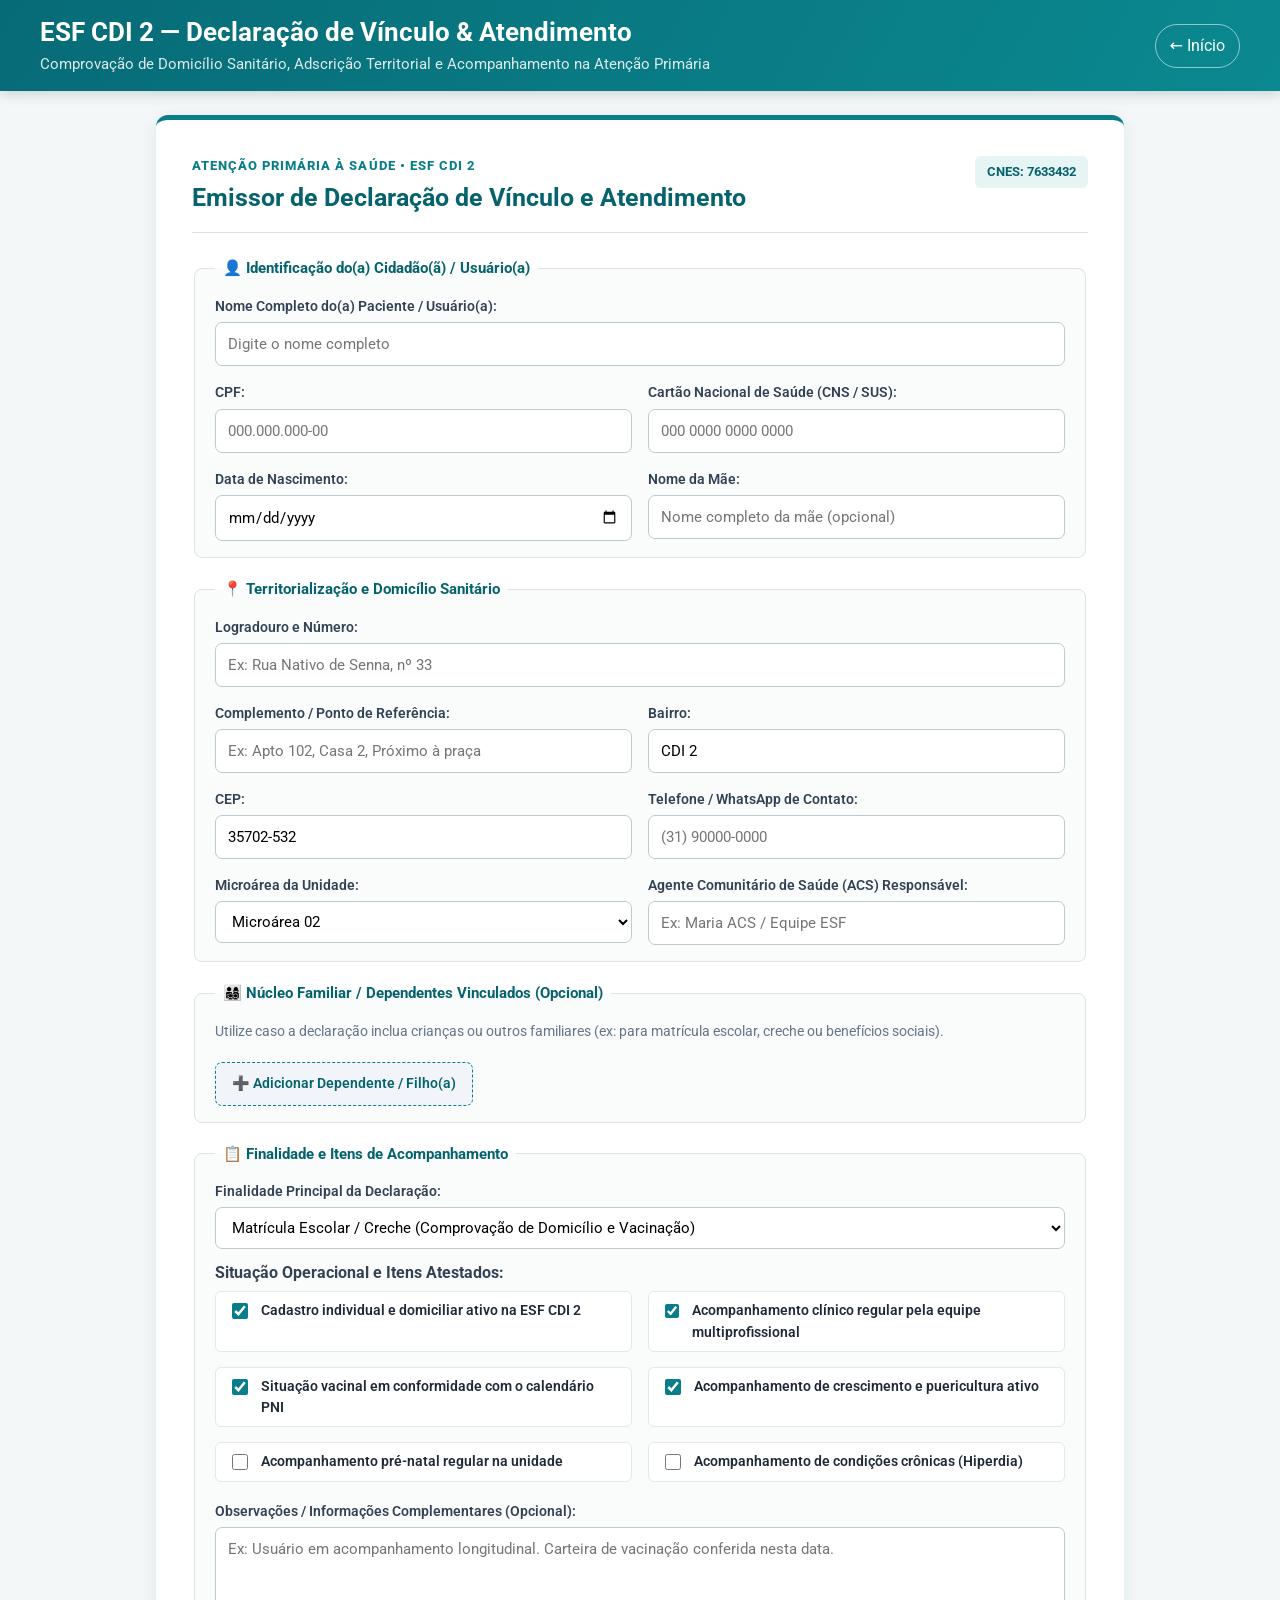
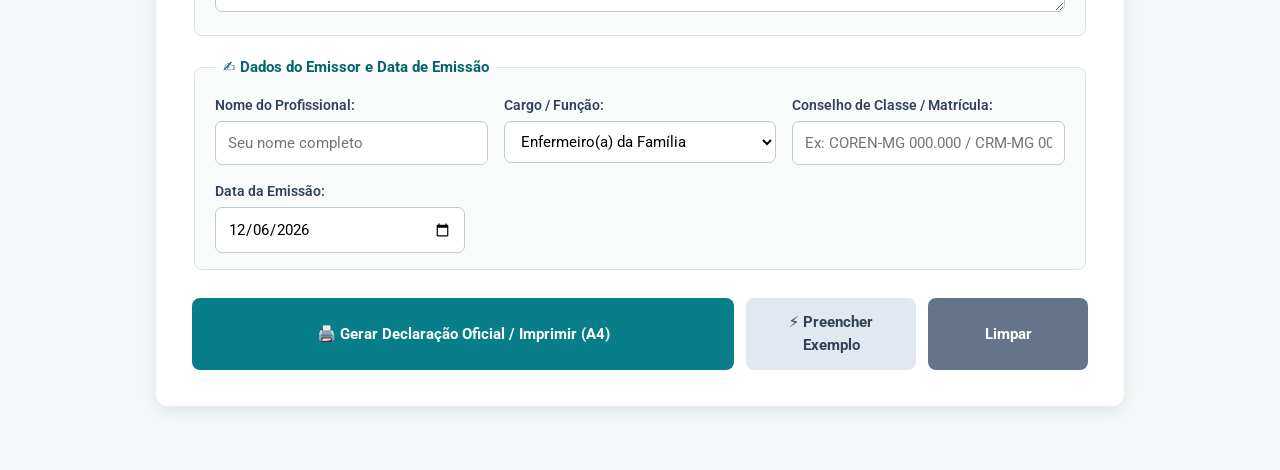
==== Arquivos/declaracao_vinculo.html @ 9c5d5316 "chore: repositorio limpo apenas com arquivos essenciais do ApoioAPS" ====
<!DOCTYPE html>
<html lang="pt-BR">
<head>
    <meta charset="UTF-8">
    <meta name="viewport" content="width=device-width, initial-scale=1.0">
    <title>Declaração de Vínculo e Atendimento - ESF CDI 2</title>
    
    <link href="https://fonts.googleapis.com/css2?family=Roboto:wght@300;400;500;700&display=swap" rel="stylesheet">
    <link rel="stylesheet" href="../assets/css/common.css">
    <link rel="stylesheet" href="../assets/css/declaracao_vinculo.css">
    
    <!-- Scripts de Geração e Exportação de PDF -->
    <script src="../assets/js/vendor/html2canvas.min.js"></script>
    <script src="../assets/js/vendor/jspdf.umd.min.js"></script>
    <script src="../assets/js/exportar-pdf.js"></script>
    <script src="../assets/js/declaracao_vinculo.js" defer></script>
</head>
<body>
    
    <header class="app-header">
        <div class="app-header-inner">
            <div>
                <h1>ESF CDI 2 — Declaração de Vínculo & Atendimento</h1>
                <p>Comprovação de Domicílio Sanitário, Adscrição Territorial e Acompanhamento na Atenção Primária</p>
            </div>
            <a class="home-link" href="../index.html">← Início</a>
        </div>
    </header>

    <main class="vinculo-screen">
        <section class="form-card vinculo-form-card">
            <div class="section-heading">
                <div>
                    <p class="eyebrow">Atenção Primária à Saúde • ESF CDI 2</p>
                    <h2>Emissor de Declaração de Vínculo e Atendimento</h2>
                </div>
                <span class="section-mark">CNES: 7633432</span>
            </div>

            <form id="vinculoForm">
                
                <!-- 1. IDENTIFICAÇÃO DO USUÁRIO / TITULAR -->
                <fieldset class="form-fieldset">
                    <legend>👤 Identificação do(a) Cidadão(ã) / Usuário(a)</legend>
                    <div class="vinculo-grid">
                        <div class="form-group full-width">
                            <label for="nome">Nome Completo do(a) Paciente / Usuário(a):</label>
                            <input type="text" id="nome" placeholder="Digite o nome completo" required>
                        </div>
                        <div class="form-group">
                            <label for="cpf">CPF:</label>
                            <input type="text" id="cpf" placeholder="000.000.000-00" maxlength="14" required>
                        </div>
                        <div class="form-group">
                            <label for="cns">Cartão Nacional de Saúde (CNS / SUS):</label>
                            <input type="text" id="cns" placeholder="000 0000 0000 0000" maxlength="18">
                        </div>
                        <div class="form-group">
                            <label for="nascimento">Data de Nascimento:</label>
                            <input type="date" id="nascimento" required>
                        </div>
                        <div class="form-group">
                            <label for="nomeMae">Nome da Mãe:</label>
                            <input type="text" id="nomeMae" placeholder="Nome completo da mãe (opcional)">
                        </div>
                    </div>
                </fieldset>

                <!-- 2. TERRITORIALIZAÇÃO E ENDEREÇO NA ESF CDI 2 -->
                <fieldset class="form-fieldset">
                    <legend>📍 Territorialização e Domicílio Sanitário</legend>
                    <div class="vinculo-grid">
                        <div class="form-group full-width">
                            <label for="endereco">Logradouro e Número:</label>
                            <input type="text" id="endereco" placeholder="Ex: Rua Nativo de Senna, nº 33" required>
                        </div>
                        <div class="form-group">
                            <label for="complemento">Complemento / Ponto de Referência:</label>
                            <input type="text" id="complemento" placeholder="Ex: Apto 102, Casa 2, Próximo à praça">
                        </div>
                        <div class="form-group">
                            <label for="bairro">Bairro:</label>
                            <input type="text" id="bairro" value="CDI 2" required>
                        </div>
                        <div class="form-group">
                            <label for="cep">CEP:</label>
                            <input type="text" id="cep" value="35702-532" maxlength="9">
                        </div>
                        <div class="form-group">
                            <label for="telefone">Telefone / WhatsApp de Contato:</label>
                            <input type="text" id="telefone" placeholder="(31) 90000-0000">
                        </div>
                        <div class="form-group">
                            <label for="microarea">Microárea da Unidade:</label>
                            <select id="microarea">
                                <option value="Microárea 01">Microárea 01</option>
                                <option value="Microárea 02" selected>Microárea 02</option>
                                <option value="Microárea 03">Microárea 03</option>
                                <option value="Microárea 04">Microárea 04</option>
                                <option value="Microárea 05">Microárea 05</option>
                                <option value="Microárea 06">Microárea 06</option>
                                <option value="Microárea 07">Microárea 07</option>
                                <option value="Microárea 08">Microárea 08</option>
                                <option value="Área de Cobertura Geral">Área de Cobertura Geral</option>
                            </select>
                        </div>
                        <div class="form-group">
                            <label for="acs">Agente Comunitário de Saúde (ACS) Responsável:</label>
                            <input type="text" id="acs" placeholder="Ex: Maria ACS / Equipe ESF">
                        </div>
                    </div>
                </fieldset>

                <!-- 3. DEPENDENTES / FILHOS ACOMPANHADOS (OPCIONAL) -->
                <fieldset class="form-fieldset">
                    <legend>👨‍👩‍👧‍👦 Núcleo Familiar / Dependentes Vinculados (Opcional)</legend>
                    <p style="margin: 0 0 10px; font-size: 0.85rem; color: #64748b;">
                        Utilize caso a declaração inclua crianças ou outros familiares (ex: para matrícula escolar, creche ou benefícios sociais).
                    </p>
                    <div id="dependentesList" class="dependentes-container"></div>
                    <button type="button" id="btnAddDep" class="btn-add-dep">
                        <span>➕ Adicionar Dependente / Filho(a)</span>
                    </button>
                </fieldset>

                <!-- 4. FINALIDADE & SITUAÇÃO DO ACOMPANHAMENTO -->
                <fieldset class="form-fieldset">
                    <legend>📋 Finalidade e Itens de Acompanhamento</legend>
                    <div class="vinculo-grid">
                        <div class="form-group full-width">
                            <label for="finalidade">Finalidade Principal da Declaração:</label>
                            <select id="finalidade">
                                <option value="escola">Matrícula Escolar / Creche (Comprovação de Domicílio e Vacinação)</option>
                                <option value="bolsa_familia">Comprovação de Condicionalidades do Bolsa Família / CadÚnico</option>
                                <option value="residencia">Comprovação Geral de Domicílio Sanitário no Território</option>
                                <option value="prenatal">Acompanhamento Pré-Natal em Curso</option>
                                <option value="hiperdia">Acompanhamento no Programa Hiperdia (HAS / DM)</option>
                                <option value="geral">Fins Administrativos e Sanitários Gerais</option>
                            </select>
                        </div>
                    </div>

                    <label style="margin-top: 12px; margin-bottom: 6px; font-weight: 700; color: #334155;">
                        Situação Operacional e Itens Atestados:
                    </label>
                    <div class="checkbox-grid">
                        <label class="check-item">
                            <input type="checkbox" id="chkCadastro" checked>
                            <span>Cadastro individual e domiciliar ativo na ESF CDI 2</span>
                        </label>
                        <label class="check-item">
                            <input type="checkbox" id="chkAcomp" checked>
                            <span>Acompanhamento clínico regular pela equipe multiprofissional</span>
                        </label>
                        <label class="check-item">
                            <input type="checkbox" id="chkVacina" checked>
                            <span>Situação vacinal em conformidade com o calendário PNI</span>
                        </label>
                        <label class="check-item">
                            <input type="checkbox" id="chkPuericultura" checked>
                            <span>Acompanhamento de crescimento e puericultura ativo</span>
                        </label>
                        <label class="check-item">
                            <input type="checkbox" id="chkPrenatal">
                            <span>Acompanhamento pré-natal regular na unidade</span>
                        </label>
                        <label class="check-item">
                            <input type="checkbox" id="chkHiperdia">
                            <span>Acompanhamento de condições crônicas (Hiperdia)</span>
                        </label>
                    </div>

                    <div class="vinculo-grid" style="margin-top: 14px;">
                        <div class="form-group full-width">
                            <label for="observacoes">Observações / Informações Complementares (Opcional):</label>
                            <textarea id="observacoes" placeholder="Ex: Usuário em acompanhamento longitudinal. Carteira de vacinação conferida nesta data."></textarea>
                        </div>
                    </div>
                </fieldset>

                <!-- 5. PROFISSIONAL EMISSOR E DATA -->
                <fieldset class="form-fieldset">
                    <legend>✍️ Dados do Emissor e Data de Emissão</legend>
                    <div class="vinculo-grid-3">
                        <div class="form-group">
                            <label for="emissorNome">Nome do Profissional:</label>
                            <input type="text" id="emissorNome" placeholder="Seu nome completo" required>
                        </div>
                        <div class="form-group">
                            <label for="emissorCargo">Cargo / Função:</label>
                            <select id="emissorCargo">
                                <option value="Enfermeiro(a) da Família">Enfermeiro(a) da Família</option>
                                <option value="Médico(a) de Família e Comunidade">Médico(a) de Família e Comunidade</option>
                                <option value="Gerente da Unidade de Saúde">Gerente da Unidade de Saúde</option>
                                <option value="Técnico(a) de Enfermagem">Técnico(a) de Enfermagem</option>
                                <option value="Agente Comunitário(a) de Saúde">Agente Comunitário(a) de Saúde</option>
                                <option value="Cirurgião(ã)-Dentista">Cirurgião(ã)-Dentista</option>
                                <option value="Assistente Administrativo(a)">Assistente Administrativo(a)</option>
                            </select>
                        </div>
                        <div class="form-group">
                            <label for="emissorRegistro">Conselho de Classe / Matrícula:</label>
                            <input type="text" id="emissorRegistro" placeholder="Ex: COREN-MG 000.000 / CRM-MG 00.000">
                        </div>
                        <div class="form-group full-width">
                            <label for="dataEmissao">Data da Emissão:</label>
                            <input type="date" id="dataEmissao" required style="max-width: 250px;">
                        </div>
                    </div>
                </fieldset>

                <!-- BOTÕES DE AÇÃO -->
                <div class="vinculo-actions">
                    <button type="submit" class="primary-action">
                        🖨️ Gerar Declaração Oficial / Imprimir (A4)
                    </button>
                    <button type="button" id="btnDemo" class="demo-action">
                        ⚡ Preencher Exemplo
                    </button>
                    <button type="button" id="btnLimpar" class="secondary-action">
                        Limpar
                    </button>
                </div>

            </form>
        </section>
    </main>

    <!-- ÁREA DE IMPRESSÃO A4 (OCULTA NA TELA, RENDERIZADA AO IMPRIMIR / GERAR PDF) -->
    <div id="printArea" class="vinculo-print" aria-hidden="true"></div>

</body>
</html>
---- assets/css/common.css ----
/* Fonte de Ícones Local para funcionamento 100% Offline */
@font-face {
    font-family: 'Material Icons';
    font-style: normal;
    font-weight: 400;
    src: url('../fonts/MaterialIcons-Regular.woff2') format('woff2');
    font-display: swap;
}

.material-icons {
    font-family: 'Material Icons';
    font-weight: normal;
    font-style: normal;
    font-size: 24px;
    line-height: 1;
    letter-spacing: normal;
    text-transform: none;
    display: inline-block;
    white-space: nowrap;
    word-wrap: normal;
    direction: ltr;
    -webkit-font-smoothing: antialiased;
    text-rendering: optimizeLegibility;
    -moz-osx-font-smoothing: grayscale;
    font-feature-settings: 'liga';
}

/* Base visual compartilhada ESF CDI 2 */
:root {
    --brand: #087e8b;
    --brand-dark: #06636d;
    --brand-soft: #e6f4f4;
    --surface: #fff;
    --page-bg: #f3f7f8;
    --text: #1f2937;
    --muted: #64748b;
    --border: #d8e1e5;
    --danger: #c62828;
    --radius: 12px;
    --shadow: 0 4px 16px rgba(15, 45, 55, .09);
    font-family: Inter, Roboto, "Segoe UI", system-ui, -apple-system, sans-serif;
}
* { box-sizing: border-box; }
html { min-width: 320px; overflow-x: hidden; }
body { margin: 0; min-height: 100vh; background: var(--page-bg); color: var(--text); line-height: 1.5; }
img, canvas, iframe { max-width: 100%; }
button, input, select, textarea { font: inherit; }
button { min-height: 44px; cursor: pointer; }
input, select, textarea { min-width: 0; }
:focus-visible { outline: 3px solid rgba(8, 126, 139, .3); outline-offset: 2px; }
.app-header { width: 100%; padding: 16px clamp(16px, 4vw, 36px); color: #fff; background: linear-gradient(120deg, #076b76, #0b8990); box-shadow: 0 3px 12px rgba(10, 52, 61, .18); }
.app-header-inner { width: min(1200px, 100%); margin: 0 auto; display: flex; align-items: center; justify-content: space-between; gap: 16px; }
.app-header h1 { margin: 0; font-size: clamp(1.2rem, 3vw, 1.65rem); line-height: 1.25; }
.app-header p { margin: 4px 0 0; color: rgba(255,255,255,.85); font-size: .92rem; }
.home-link { display: inline-flex; align-items: center; justify-content: center; min-height: 44px; padding: 8px 14px; color: #fff; border: 1px solid rgba(255,255,255,.55); border-radius: 999px; text-decoration: none; white-space: nowrap; }
.home-link:hover { background: rgba(255,255,255,.14); }
.card, .form-card { background: var(--surface); border-radius: var(--radius); box-shadow: var(--shadow); }
.document-viewer { width: min(1200px, 100%); margin: 0 auto; padding: clamp(16px, 4vw, 32px); }
.document-viewer > p { margin: 0 0 12px; }
.document-viewer a { color: var(--brand-dark); font-weight: 600; }
.pdf-frame { display: block; width: 100%; height: min(78vh, 900px); min-height: 420px; border: 0; border-radius: var(--radius); background: #fff; box-shadow: var(--shadow); }
.print-branding { display: flex; align-items: center; justify-content: center; gap: 5mm; padding-bottom: 4mm; border-bottom: 1.5px solid var(--brand); }
.print-branding img { display: block; width: min(58mm, 100%); height: auto; }
.print-branding-unit { text-align: left; }
.print-branding-unit strong { display: block; font-size: 12pt; }
.print-branding-unit span { display: block; color: #475569; font-size: 9pt; }
.form-group, .input-group { min-width: 0; }
label { display: block; margin-bottom: 5px; font-weight: 600; }
input:not([type="checkbox"]), select, textarea { max-width: 100%; }
button { transition: filter .15s ease, transform .15s ease; }
button:hover { filter: brightness(.96); }
@media (max-width: 600px) {
    .app-header-inner { align-items: flex-start; flex-direction: column; }
    .row, .action-bar, .btn-container { flex-wrap: wrap; }
    .pdf-frame { height: 70vh; min-height: 360px; }
}
@media print {
    .app-header, .home-link, .offline-pill, .offline-toast, .offline-banner { display: none !important; }
    a[href] { color: inherit !important; text-decoration: none !important; }
}

/* Indicadores de Status Offline & PWA */
.offline-pill {
    display: inline-flex;
    align-items: center;
    gap: 6px;
    padding: 4px 12px;
    font-size: 0.8rem;
    font-weight: 700;
    border-radius: 999px;
    background: #fef3c7;
    color: #92400e;
    border: 1px solid #fde68a;
    box-shadow: 0 2px 6px rgba(0,0,0,0.06);
    user-select: none;
    transition: all .2s ease;
}
.offline-pill .material-icons {
    font-size: 16px;
}
.offline-pill.online {
    background: rgba(255, 255, 255, 0.18);
    color: #fff;
    border-color: rgba(255, 255, 255, 0.35);
}
.offline-pill.pronto-offline {
    background: #dcfce7;
    color: #166534;
    border-color: #bbf7d0;
}

.offline-toast {
    position: fixed;
    bottom: 20px;
    right: 20px;
    max-width: 380px;
    background: #1e293b;
    color: #fff;
    padding: 12px 18px;
    border-radius: 10px;
    box-shadow: 0 8px 24px rgba(0,0,0,0.25);
    font-size: 0.88rem;
    display: flex;
    align-items: center;
    gap: 12px;
    z-index: 99999;
    animation: slideUpToast .25s ease-out;
}
.offline-toast .material-icons {
    color: #38bdf8;
    font-size: 24px;
    flex-shrink: 0;
}
.offline-toast.success .material-icons {
    color: #4ade80;
}
.offline-toast.warning .material-icons {
    color: #fbbf24;
}
@keyframes slideUpToast {
    from { transform: translateY(30px); opacity: 0; }
    to { transform: translateY(0); opacity: 1; }
}

/* Modal amigável para serviços externos quando sem conexão */
.offline-modal-backdrop {
    position: fixed;
    inset: 0;
    background: rgba(15, 23, 42, 0.6);
    backdrop-filter: blur(3px);
    display: flex;
    align-items: center;
    justify-content: center;
    padding: 16px;
    z-index: 100000;
}
.offline-modal {
    background: #fff;
    border-radius: var(--radius);
    padding: 24px;
    max-width: 440px;
    width: 100%;
    box-shadow: 0 16px 36px rgba(0,0,0,0.28);
    text-align: center;
    animation: scaleModal .2s ease-out;
}
.offline-modal-icon {
    width: 56px;
    height: 56px;
    border-radius: 50%;
    background: #fef3c7;
    color: #b45309;
    display: inline-flex;
    align-items: center;
    justify-content: center;
    margin-bottom: 12px;
}
.offline-modal-icon .material-icons {
    font-size: 32px;
}
.offline-modal h3 {
    margin: 0 0 8px;
    color: #1e293b;
    font-size: 1.15rem;
}
.offline-modal p {
    color: var(--muted);
    font-size: 0.92rem;
    margin: 0 0 20px;
    line-height: 1.5;
}
.offline-modal button {
    background: var(--brand);
    color: #fff;
    border: none;
    border-radius: 8px;
    padding: 10px 24px;
    font-weight: 600;
    cursor: pointer;
}
@keyframes scaleModal {
    from { transform: scale(0.95); opacity: 0; }
    to { transform: scale(1); opacity: 1; }
}
---- assets/css/declaracao_vinculo.css ----
/* ==========================================================================
   DECLARAÇÃO DE VÍNCULO E ATENDIMENTO - ESF CDI 2
   Folha de Estilos de Interface e Impressão Timbrada A4
   ========================================================================== */

body {
    padding-bottom: 40px;
}

.vinculo-screen {
    width: min(1000px, 100%);
    margin: 24px auto;
    padding: 0 16px;
}

.vinculo-form-card {
    padding: clamp(20px, 4vw, 36px);
    border-top: 5px solid var(--brand);
}

.section-heading {
    display: flex;
    align-items: flex-start;
    justify-content: space-between;
    gap: 16px;
    margin-bottom: 24px;
    padding-bottom: 16px;
    border-bottom: 1px solid var(--border);
}

.eyebrow {
    margin: 0 0 4px;
    color: var(--brand);
    font-size: 0.8rem;
    font-weight: 800;
    letter-spacing: 0.08em;
    text-transform: uppercase;
}

.section-heading h2 {
    margin: 0;
    color: var(--brand-dark);
    font-size: clamp(1.2rem, 3vw, 1.55rem);
}

.section-mark {
    padding: 6px 12px;
    color: var(--brand-dark);
    background: var(--brand-soft);
    border-radius: 6px;
    font-size: 0.82rem;
    font-weight: 700;
    white-space: nowrap;
}

/* Fieldsets e grupos */
.form-fieldset {
    border: 1px solid #dce4e8;
    border-radius: 8px;
    padding: 16px 20px;
    margin-bottom: 20px;
    background: #fafcfc;
}

.form-fieldset legend {
    font-weight: 700;
    color: var(--brand-dark);
    font-size: 0.95rem;
    padding: 0 8px;
    display: flex;
    align-items: center;
    gap: 6px;
}

.vinculo-grid {
    display: grid;
    grid-template-columns: repeat(2, minmax(0, 1fr));
    gap: 16px;
}

.vinculo-grid-3 {
    display: grid;
    grid-template-columns: repeat(3, minmax(0, 1fr));
    gap: 16px;
}

.form-group {
    min-width: 0;
}

.form-group label {
    display: block;
    margin-bottom: 5px;
    font-weight: 600;
    font-size: 0.88rem;
    color: #334155;
}

.form-group.full-width {
    grid-column: 1 / -1;
}

.vinculo-grid input,
.vinculo-grid select,
.vinculo-grid textarea,
.vinculo-grid-3 input,
.vinculo-grid-3 select {
    width: 100%;
    padding: 10px 12px;
    border: 1px solid #bdcbd0;
    border-radius: 7px;
    background: #fff;
    font-size: 0.92rem;
    transition: border-color 0.15s ease, box-shadow 0.15s ease;
}

.vinculo-grid input:focus,
.vinculo-grid select:focus,
.vinculo-grid textarea:focus,
.vinculo-grid-3 input:focus,
.vinculo-grid-3 select:focus {
    outline: none;
    border-color: var(--brand);
    box-shadow: 0 0 0 3px rgba(8, 126, 139, 0.15);
}

.vinculo-grid textarea {
    min-height: 85px;
    resize: vertical;
}

/* Checkboxes estilizados */
.checkbox-grid {
    display: grid;
    grid-template-columns: repeat(2, minmax(0, 1fr));
    gap: 10px 16px;
    margin-top: 6px;
}

.check-item {
    display: flex;
    align-items: flex-start;
    gap: 10px;
    padding: 8px 12px;
    background: #fff;
    border: 1px solid #e2e8f0;
    border-radius: 6px;
    cursor: pointer;
    font-size: 0.88rem;
    transition: background 0.15s, border-color 0.15s;
}

.check-item:hover {
    background: var(--brand-soft);
    border-color: #cbd5e1;
}

.check-item input[type="checkbox"] {
    margin-top: 3px;
    accent-color: var(--brand);
    width: 16px;
    height: 16px;
    cursor: pointer;
}

/* Lista de Dependentes */
.dependentes-container {
    margin-top: 10px;
    display: flex;
    flex-direction: column;
    gap: 12px;
}

.dependente-row {
    display: grid;
    grid-template-columns: 2fr 1.2fr 1.2fr 1fr auto;
    gap: 10px;
    align-items: flex-end;
    background: #fff;
    padding: 12px;
    border: 1px solid #e2e8f0;
    border-radius: 7px;
}

.dependente-row .btn-remover-dep {
    background: #fee2e2;
    color: #991b1b;
    border: 1px solid #fecaca;
    border-radius: 6px;
    padding: 0 10px;
    height: 38px;
    font-weight: 700;
    cursor: pointer;
    display: flex;
    align-items: center;
    justify-content: center;
}

.dependente-row .btn-remover-dep:hover {
    background: #fca5a5;
}

.btn-add-dep {
    margin-top: 10px;
    background: #f1f5f9;
    color: var(--brand-dark);
    border: 1.5px dashed var(--brand);
    border-radius: 7px;
    padding: 10px 16px;
    font-weight: 600;
    font-size: 0.88rem;
    cursor: pointer;
    display: inline-flex;
    align-items: center;
    gap: 6px;
    transition: all 0.2s ease;
}

.btn-add-dep:hover {
    background: var(--brand-soft);
}

/* Botões de Ação */
.vinculo-actions {
    display: flex;
    gap: 12px;
    margin-top: 28px;
}

.vinculo-actions button {
    flex: 1;
    padding: 13px 18px;
    border: 0;
    border-radius: 8px;
    font-weight: 700;
    font-size: 0.96rem;
    cursor: pointer;
    display: flex;
    align-items: center;
    justify-content: center;
    gap: 8px;
}

.primary-action {
    background: var(--brand);
    color: #fff;
}

.primary-action:hover {
    background: var(--brand-dark);
}

.secondary-action {
    background: #64748b;
    color: #fff;
    flex: 0 0 160px !important;
}

.secondary-action:hover {
    background: #475569;
}

.demo-action {
    background: #e2e8f0;
    color: #334155;
    flex: 0 0 170px !important;
}

.demo-action:hover {
    background: #cbd5e1;
}

/* ==========================================================================
   ESTILOS DE IMPRESSÃO (FOLHA TIMBRADA A4 OFICIAL SUS / PREFEITURA)
   ========================================================================== */
.vinculo-print {
    display: none;
}

@page {
    size: A4 portrait;
    margin: 12mm 15mm 15mm 15mm;
}

@media (max-width: 768px) {
    .vinculo-grid,
    .vinculo-grid-3,
    .checkbox-grid {
        grid-template-columns: 1fr;
    }
    .form-group.full-width {
        grid-column: auto;
    }
    .dependente-row {
        grid-template-columns: 1fr;
    }
    .vinculo-actions {
        flex-direction: column;
    }
    .secondary-action, .demo-action {
        flex: 1 1 auto !important;
    }
}

@media print {
    html, body {
        width: 210mm;
        min-height: 297mm;
        margin: 0 !important;
        padding: 0 !important;
        background: #fff;
        color: #0f172a;
        font-family: "Times New Roman", Times, Georgia, serif;
    }

    .app-header,
    .vinculo-screen {
        display: none !important;
    }

    .vinculo-print {
        display: block !important;
        width: 210mm;
        min-height: 297mm;
        padding: 14mm 18mm 16mm 18mm;
        box-sizing: border-box;
    }

    .print-sheet {
        min-height: 265mm;
        display: flex;
        flex-direction: column;
        justify-content: space-between;
    }

    /* Cabeçalho Institucional Oficial */
    .gov-header {
        display: flex;
        align-items: center;
        gap: 6mm;
        padding-bottom: 4mm;
        border-bottom: 2px solid #087e8b;
    }

    .gov-logo {
        width: 60mm;
        height: auto;
    }

    .gov-titles {
        flex: 1;
        text-align: right;
        font-family: Arial, Helvetica, sans-serif;
    }

    .gov-titles .inst-gov {
        font-size: 8.5pt;
        font-weight: 700;
        text-transform: uppercase;
        color: #334155;
        line-height: 1.25;
    }

    .gov-titles .inst-unit {
        font-size: 11pt;
        font-weight: 900;
        color: #06636d;
        margin-top: 1mm;
        text-transform: uppercase;
    }

    .gov-titles .inst-sub {
        font-size: 8pt;
        color: #64748b;
    }

    /* Título do Documento */
    .doc-main-title {
        text-align: center;
        margin: 9mm 0 7mm;
        font-family: Arial, Helvetica, sans-serif;
    }

    .doc-main-title h1 {
        margin: 0;
        font-size: 15pt;
        font-weight: 800;
        letter-spacing: 0.04em;
        text-transform: uppercase;
        color: #0f172a;
    }

    .doc-main-title .doc-subtitle {
        margin: 2mm 0 0;
        font-size: 9pt;
        font-style: italic;
        color: #475569;
    }

    /* Corpo Probatório da Declaração */
    .doc-content {
        font-size: 11pt;
        line-height: 1.7;
        text-align: justify;
        text-justify: inter-word;
    }

    .doc-content p {
        margin: 0 0 4.5mm;
        text-indent: 12mm;
    }

    .doc-content p.no-indent {
        text-indent: 0;
    }

    .doc-content strong {
        font-weight: 700;
        color: #000;
    }

    /* Tabela de Dependentes / Família */
    .dep-table-container {
        margin: 4mm 0 6mm;
    }

    .dep-table-container h4 {
        margin: 0 0 2mm;
        font-size: 10pt;
        font-family: Arial, Helvetica, sans-serif;
        text-transform: uppercase;
        color: #06636d;
        border-bottom: 1px solid #cbd5e1;
        padding-bottom: 1mm;
    }

    .dep-print-table {
        width: 100%;
        border-collapse: collapse;
        font-size: 9.5pt;
    }

    .dep-print-table th,
    .dep-print-table td {
        border: 1px solid #94a3b8;
        padding: 2mm 3mm;
        text-align: left;
    }

    .dep-print-table th {
        background-color: #f1f5f9;
        font-weight: 700;
        font-family: Arial, Helvetica, sans-serif;
        font-size: 8.5pt;
        text-transform: uppercase;
    }

    /* Lista de Itens Atestados */
    .check-list-print {
        margin: 3mm 0 5mm 6mm;
        padding: 0;
        list-style: none;
    }

    .check-list-print li {
        position: relative;
        padding-left: 5mm;
        margin-bottom: 1.5mm;
        font-size: 10.5pt;
    }

    .check-list-print li::before {
        content: "■";
        position: absolute;
        left: 0;
        font-size: 7pt;
        top: 0.5mm;
        color: #087e8b;
    }

    /* Observações */
    .obs-print-box {
        margin: 3mm 0 5mm;
        padding: 2.5mm 3.5mm;
        border: 1px solid #cbd5e1;
        background: #f8fafc;
        border-radius: 1mm;
        font-size: 9.5pt;
        line-height: 1.45;
    }

    .obs-print-box strong {
        display: block;
        font-family: Arial, Helvetica, sans-serif;
        font-size: 8.5pt;
        text-transform: uppercase;
        color: #334155;
        margin-bottom: 1mm;
    }

    /* Rodapé com Localidade, Assinatura e Carimbo */
    .doc-closing {
        margin-top: 6mm;
        text-align: right;
        font-size: 11pt;
    }

    .doc-signatures-wrap {
        margin-top: 14mm;
        display: flex;
        justify-content: space-between;
        align-items: flex-end;
        gap: 12mm;
    }

    .stamp-area {
        width: 65mm;
        height: 26mm;
        border: 1px dashed #94a3b8;
        border-radius: 2mm;
        display: flex;
        align-items: center;
        justify-content: center;
        text-align: center;
        font-family: Arial, Helvetica, sans-serif;
        font-size: 8pt;
        color: #64748b;
        padding: 2mm;
        box-sizing: border-box;
    }

    .sig-area {
        width: 85mm;
        text-align: center;
        font-family: Arial, Helvetica, sans-serif;
    }

    .sig-line {
        border-top: 1.2px solid #000;
        padding-top: 1.5mm;
    }

    .sig-name {
        font-size: 10pt;
        font-weight: 700;
        color: #000;
    }

    .sig-role {
        font-size: 8.5pt;
        color: #334155;
    }

    .sig-reg {
        font-size: 8pt;
        color: #64748b;
    }

    /* Rodapé institucional com CNES e endereço */
    .inst-footer-line {
        margin-top: auto;
        padding-top: 3mm;
        border-top: 1px solid #cbd5e1;
        display: flex;
        justify-content: space-between;
        font-family: Arial, Helvetica, sans-serif;
        font-size: 7.5pt;
        color: #64748b;
    }
}
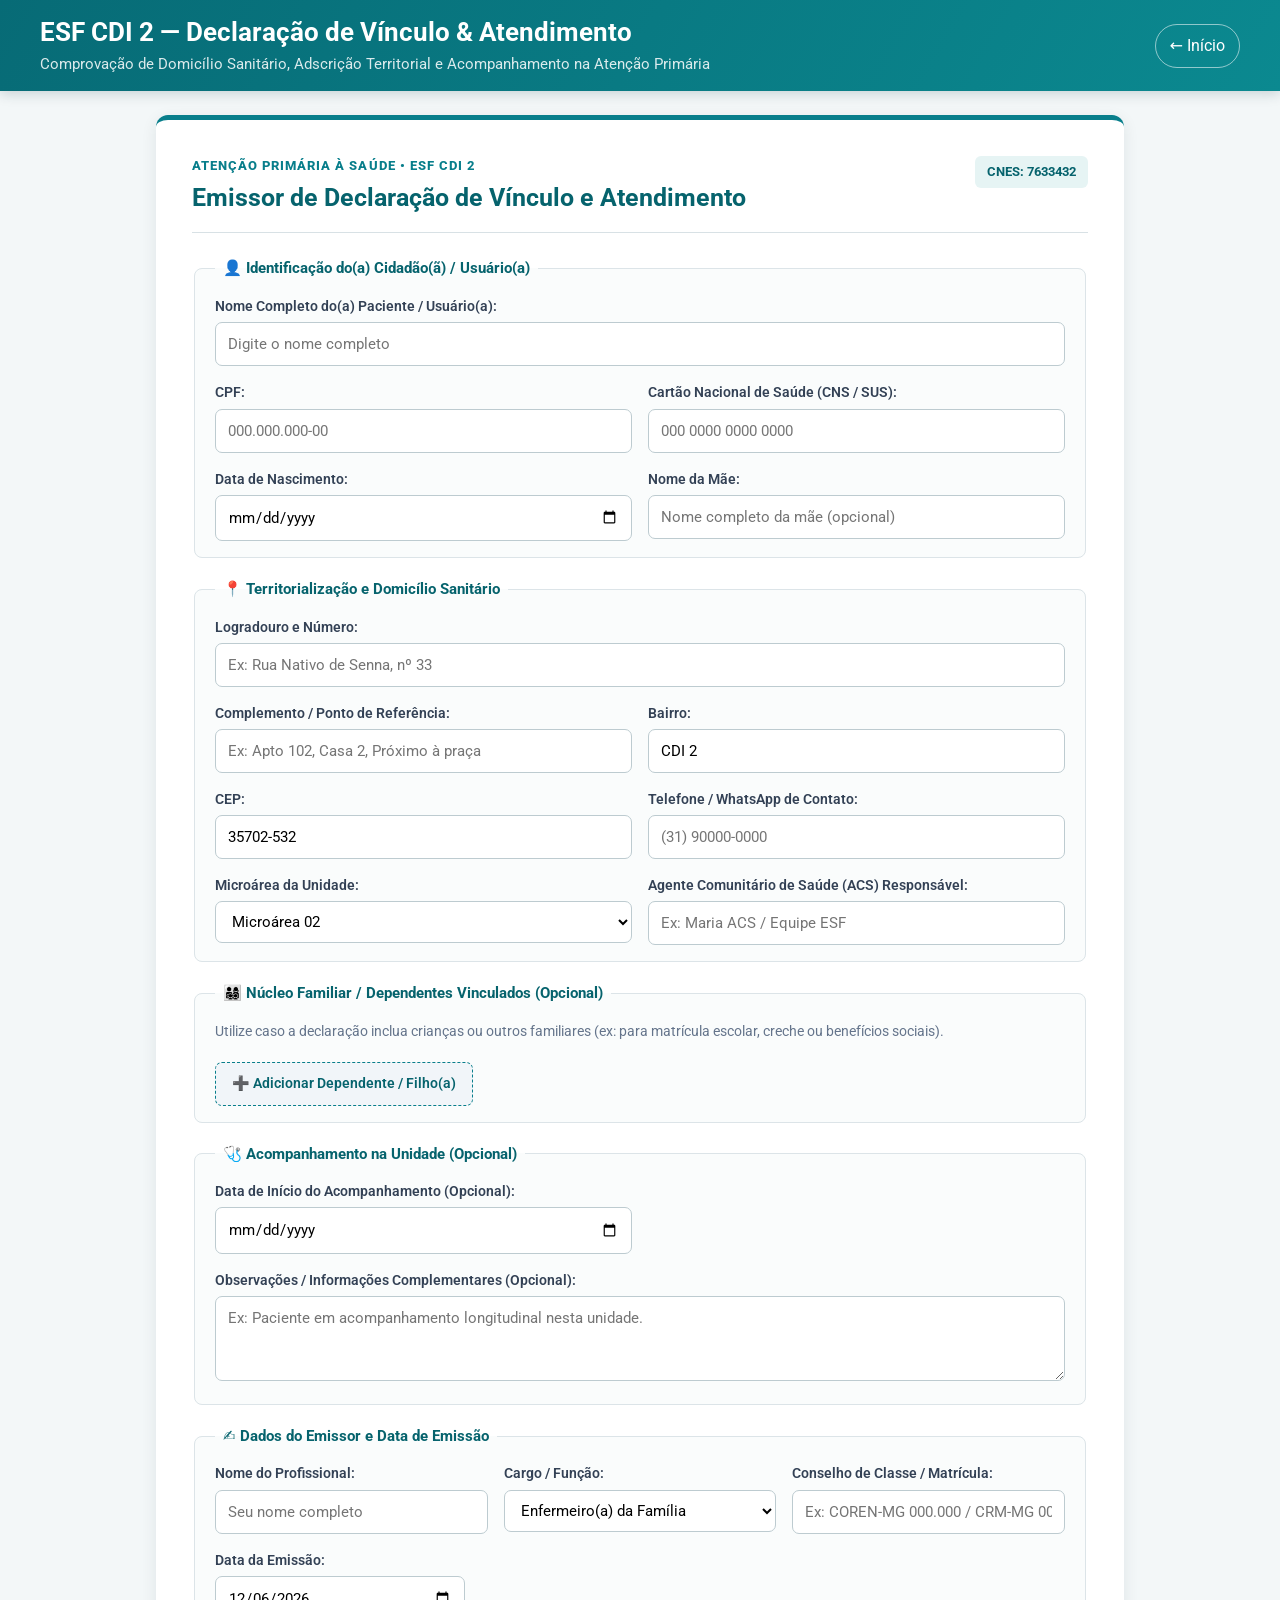
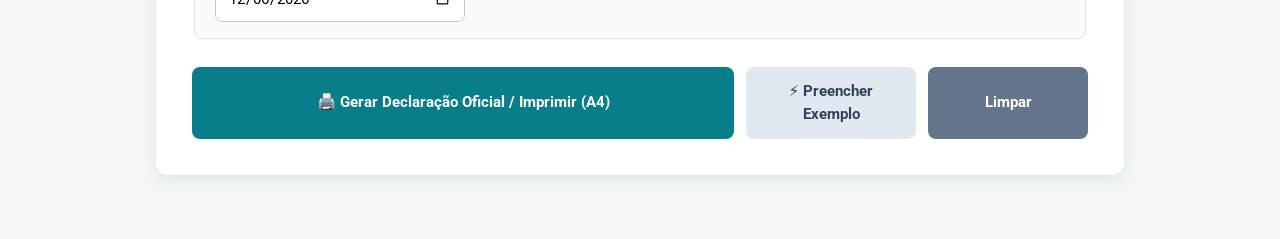
==== commit 430507a9: "Simplifica declaração de domicílio/vínculo e atualiza capa de prontuário" ====
--- a/Arquivos/declaracao_vinculo.html
+++ b/Arquivos/declaracao_vinculo.html
@@ -123,57 +123,17 @@
                     </button>
                 </fieldset>
 
-                <!-- 4. FINALIDADE & SITUAÇÃO DO ACOMPANHAMENTO -->
+                <!-- 4. ACOMPANHAMENTO NA UNIDADE (OPCIONAL) -->
                 <fieldset class="form-fieldset">
-                    <legend>📋 Finalidade e Itens de Acompanhamento</legend>
+                    <legend>🩺 Acompanhamento na Unidade (Opcional)</legend>
                     <div class="vinculo-grid">
-                        <div class="form-group full-width">
-                            <label for="finalidade">Finalidade Principal da Declaração:</label>
-                            <select id="finalidade">
-                                <option value="escola">Matrícula Escolar / Creche (Comprovação de Domicílio e Vacinação)</option>
-                                <option value="bolsa_familia">Comprovação de Condicionalidades do Bolsa Família / CadÚnico</option>
-                                <option value="residencia">Comprovação Geral de Domicílio Sanitário no Território</option>
-                                <option value="prenatal">Acompanhamento Pré-Natal em Curso</option>
-                                <option value="hiperdia">Acompanhamento no Programa Hiperdia (HAS / DM)</option>
-                                <option value="geral">Fins Administrativos e Sanitários Gerais</option>
-                            </select>
+                        <div class="form-group">
+                            <label for="dataInicioAcomp">Data de Início do Acompanhamento (Opcional):</label>
+                            <input type="date" id="dataInicioAcomp">
                         </div>
-                    </div>
-
-                    <label style="margin-top: 12px; margin-bottom: 6px; font-weight: 700; color: #334155;">
-                        Situação Operacional e Itens Atestados:
-                    </label>
-                    <div class="checkbox-grid">
-                        <label class="check-item">
-                            <input type="checkbox" id="chkCadastro" checked>
-                            <span>Cadastro individual e domiciliar ativo na ESF CDI 2</span>
-                        </label>
-                        <label class="check-item">
-                            <input type="checkbox" id="chkAcomp" checked>
-                            <span>Acompanhamento clínico regular pela equipe multiprofissional</span>
-                        </label>
-                        <label class="check-item">
-                            <input type="checkbox" id="chkVacina" checked>
-                            <span>Situação vacinal em conformidade com o calendário PNI</span>
-                        </label>
-                        <label class="check-item">
-                            <input type="checkbox" id="chkPuericultura" checked>
-                            <span>Acompanhamento de crescimento e puericultura ativo</span>
-                        </label>
-                        <label class="check-item">
-                            <input type="checkbox" id="chkPrenatal">
-                            <span>Acompanhamento pré-natal regular na unidade</span>
-                        </label>
-                        <label class="check-item">
-                            <input type="checkbox" id="chkHiperdia">
-                            <span>Acompanhamento de condições crônicas (Hiperdia)</span>
-                        </label>
-                    </div>
-
-                    <div class="vinculo-grid" style="margin-top: 14px;">
                         <div class="form-group full-width">
                             <label for="observacoes">Observações / Informações Complementares (Opcional):</label>
-                            <textarea id="observacoes" placeholder="Ex: Usuário em acompanhamento longitudinal. Carteira de vacinação conferida nesta data."></textarea>
+                            <textarea id="observacoes" placeholder="Ex: Paciente em acompanhamento longitudinal nesta unidade."></textarea>
                         </div>
                     </div>
                 </fieldset>
